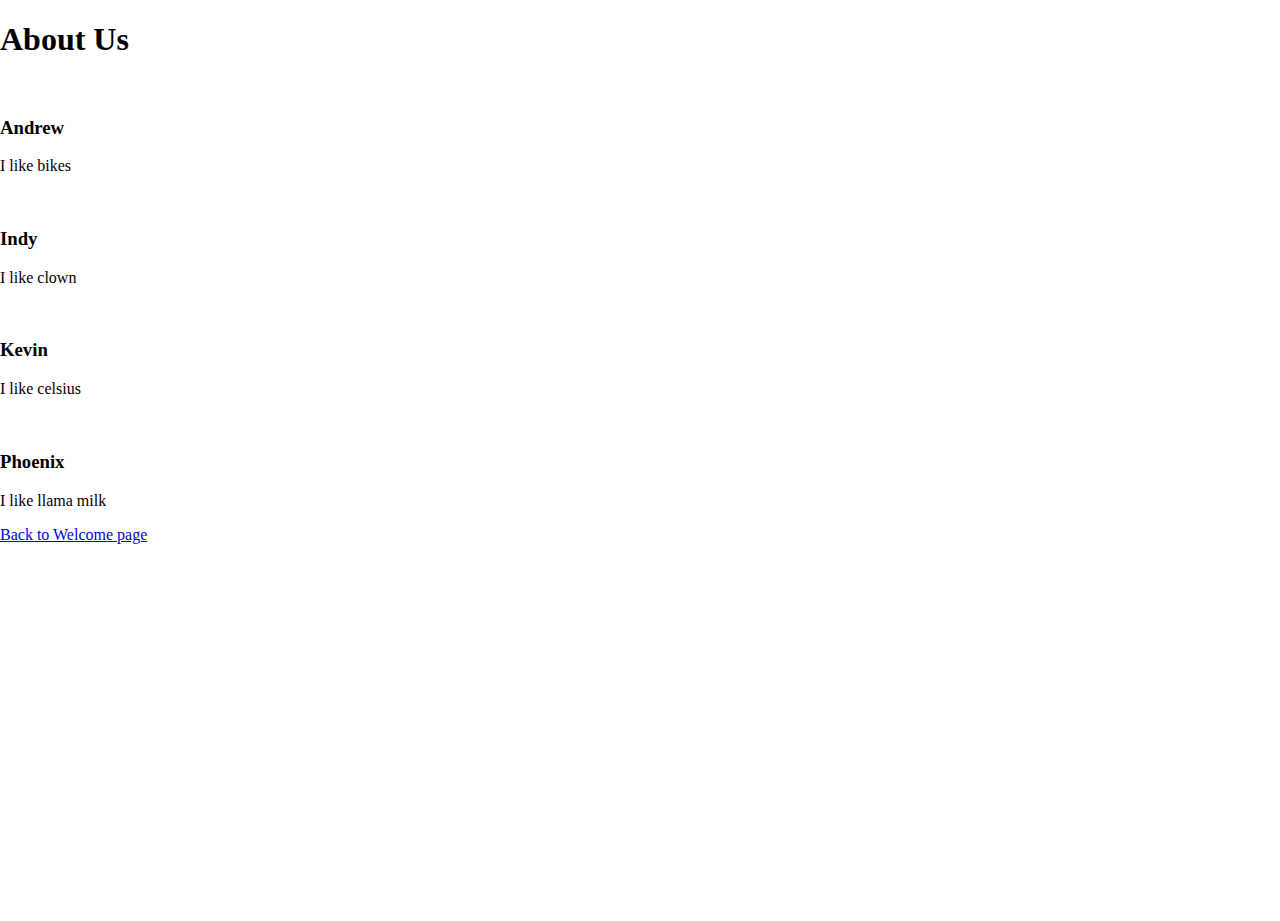
==== about/index.html @ fd8ccd81 "removing unecessary code" ====
<!DOCTYPE html>
<html lang="en">
<head>
    <meta charset="UTF-8">
    <meta http-equiv="X-UA-Compatible" content="IE=edge">
    <meta name="viewport" content="width=device-width, initial-scale=1.0">
    <link rel="stylesheet" href="../styles/home.css">
    <link rel="stylesheet" href="../styles/reset.css">
    <link rel="stylesheet" href="../styles/about.css">
    <title>About Us</title>
</head>
<body>
    <header>
        <h1>About Us</h1>
    </header>

    <main>
        <div class="person">
            <img src="" alt="">
            <h3>Andrew</h3>
            <p>I like bikes</p>
        </div>

        <div class="person">
            <img src="" alt="">
            <h3>Indy</h3>
            <p>I like clown</p>
        </div>

        <div class="person">
            <img src="" alt="">
            <h3>Kevin</h3>
            <p>I like celsius</p>
        </div>

        <div class="person">
            <img src="" alt="">
            <h3>Phoenix</h3>
            <p>I like llama milk</p>
        </div>
    </main>

    <footer>
        <a href="../">Back to Welcome page</a>
    </footer>

</body>
</html>
---- styles/home.css ----
/* add home page styles here */
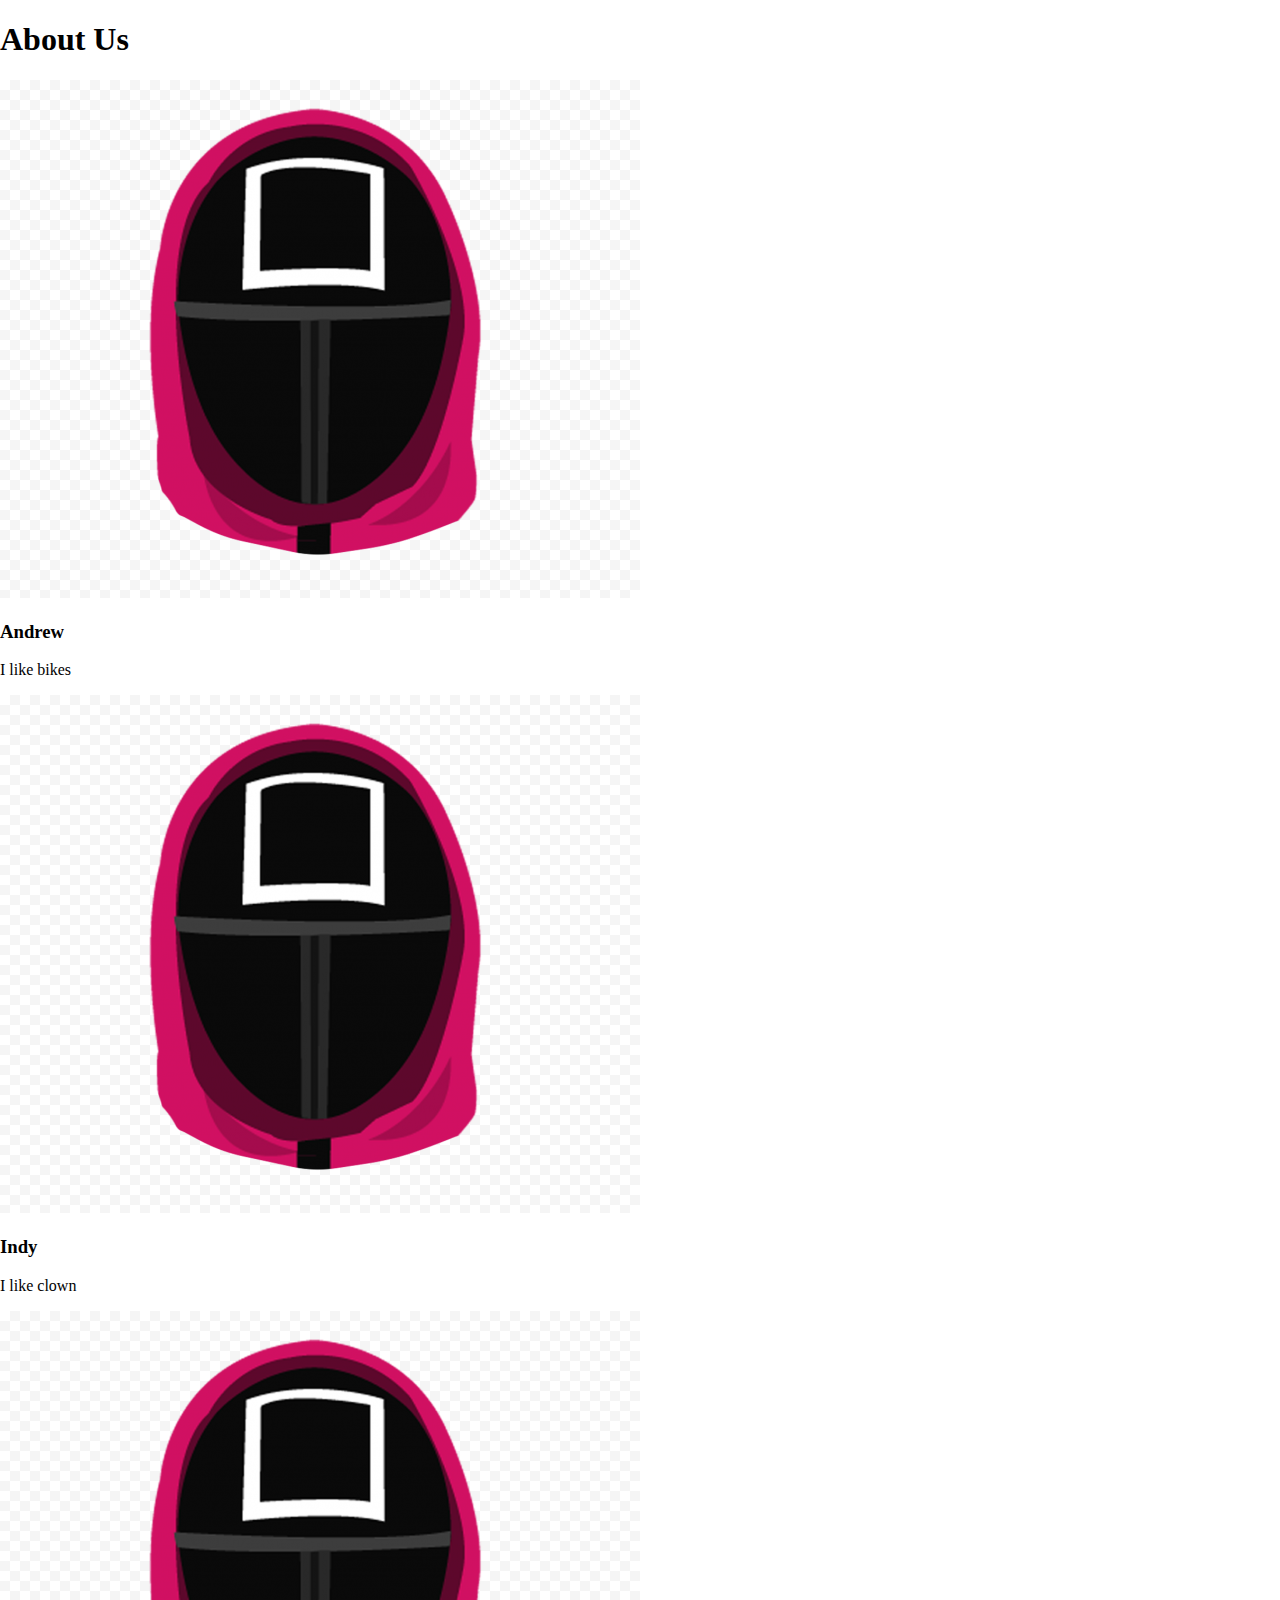
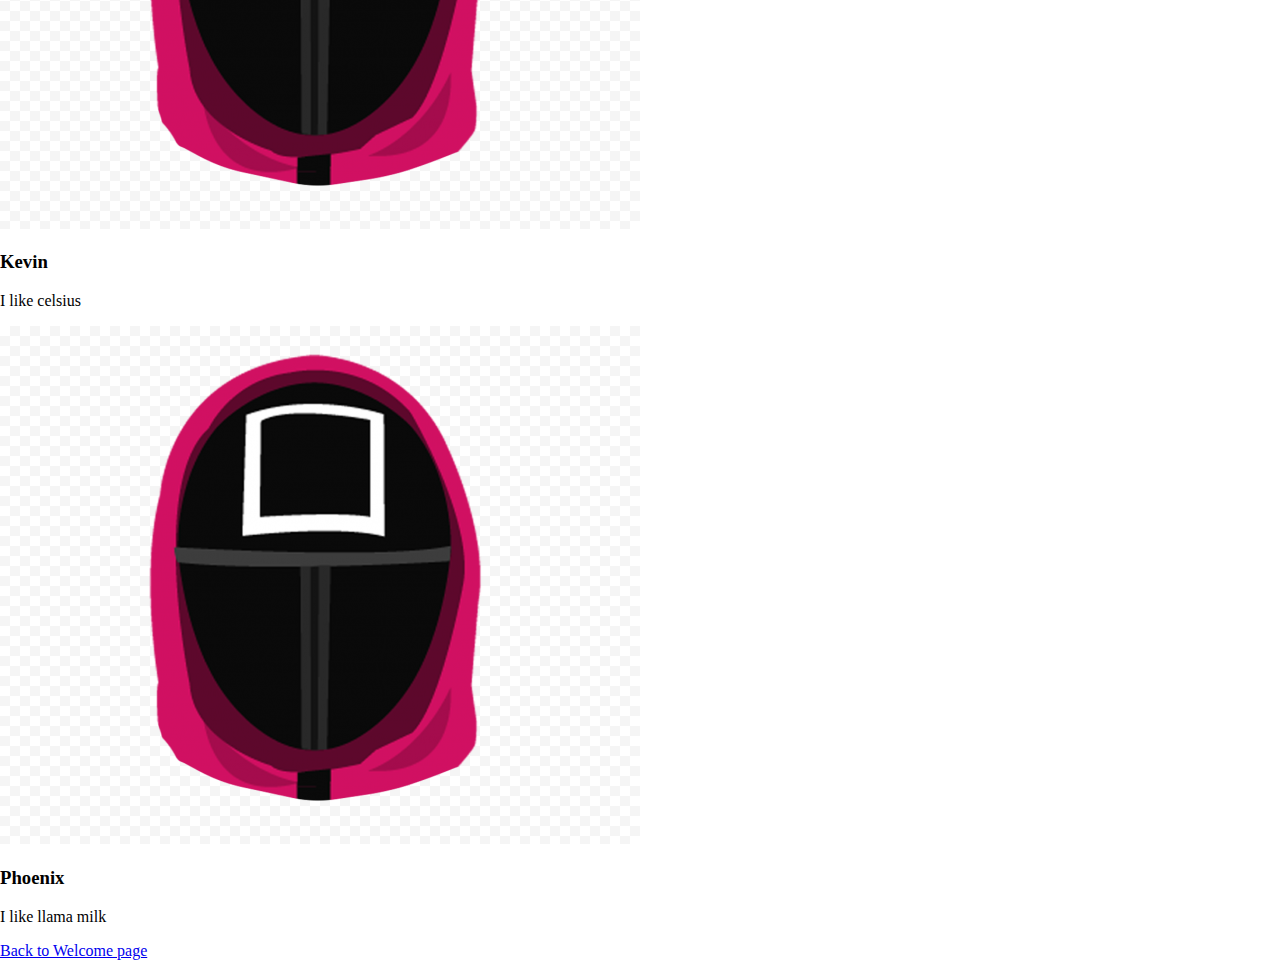
==== commit bab89a10: "added images in about page" ====
--- a/about/index.html
+++ b/about/index.html
@@ -16,25 +16,25 @@
 
     <main>
         <div class="person">
-            <img src="" alt="">
+            <img id="andrew-img" src="../assets/about.png" alt="Square Face">
             <h3>Andrew</h3>
             <p>I like bikes</p>
         </div>
 
         <div class="person">
-            <img src="" alt="">
+            <img id="indy-img" src="../assets/about.png" alt="Square Face">
             <h3>Indy</h3>
             <p>I like clown</p>
         </div>
 
         <div class="person">
-            <img src="" alt="">
+            <img id="kevin-img" src="../assets/about.png" alt="Square Face">
             <h3>Kevin</h3>
             <p>I like celsius</p>
         </div>
 
         <div class="person">
-            <img src="" alt="">
+            <img id="phoenix-img" src="../assets/about.png" alt="Square Face">
             <h3>Phoenix</h3>
             <p>I like llama milk</p>
         </div>
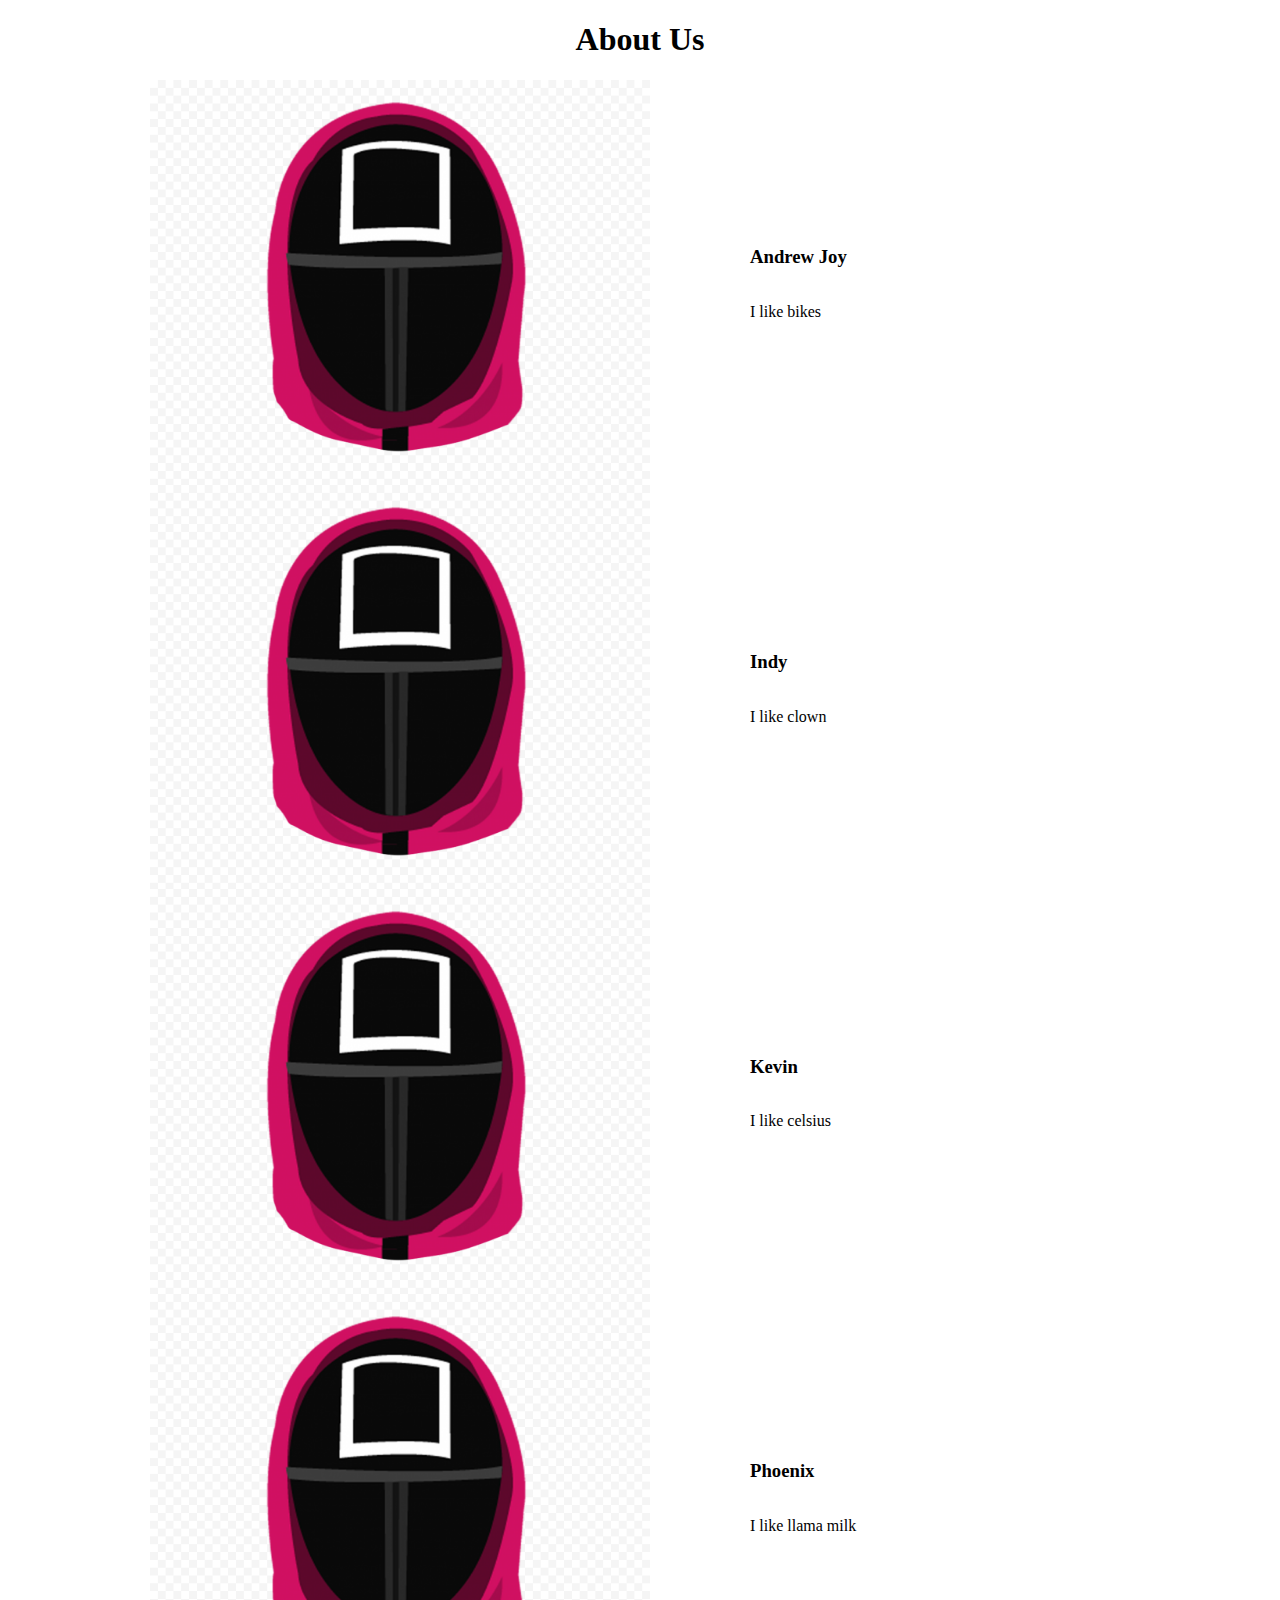
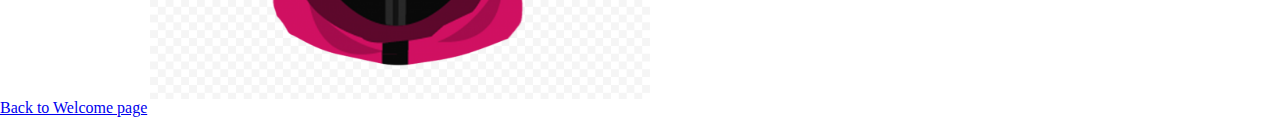
==== commit bfe3b545: "added some styles to the about page" ====
--- a/about/index.html
+++ b/about/index.html
@@ -17,26 +17,34 @@
     <main>
         <div class="person">
             <img id="andrew-img" src="../assets/about.png" alt="Square Face">
-            <h3>Andrew</h3>
-            <p>I like bikes</p>
+            <div class="description">
+                <h3>Andrew Joy</h3>
+                <p>I like bikes</p>
+            </div>
         </div>
 
         <div class="person">
             <img id="indy-img" src="../assets/about.png" alt="Square Face">
-            <h3>Indy</h3>
-            <p>I like clown</p>
+            <div class="description">
+                <h3>Indy</h3>
+                <p>I like clown</p>
+            </div>
         </div>
 
         <div class="person">
             <img id="kevin-img" src="../assets/about.png" alt="Square Face">
-            <h3>Kevin</h3>
-            <p>I like celsius</p>
+            <div class="description">
+                <h3>Kevin</h3>
+                <p>I like celsius</p>
+            </div>
         </div>
 
         <div class="person">
             <img id="phoenix-img" src="../assets/about.png" alt="Square Face">
-            <h3>Phoenix</h3>
-            <p>I like llama milk</p>
+            <div class="description">
+                <h3>Phoenix</h3>
+                <p>I like llama milk</p>
+        </div>
         </div>
     </main>
 
@@ -44,5 +52,6 @@
         <a href="../">Back to Welcome page</a>
     </footer>
 
+    <script src="./about.js" type="module"></script>
 </body>
 </html>--- a/styles/about.css
+++ b/styles/about.css
@@ -0,0 +1,31 @@
+header {
+    display: flex;
+    justify-content: center;
+}
+
+main {
+    display: flex;
+    flex-direction: column;
+}
+
+.person {
+    display: flex;
+    flex-direction: row;
+}
+
+img {
+    height: auto;
+    width: 500px;
+    margin-left: 150px;
+}
+
+.description {
+    display: flex;
+    flex-direction: column;
+    justify-content: center;
+    margin-left: 100px;
+}
+
+img:hover {
+    cursor: pointer;
+}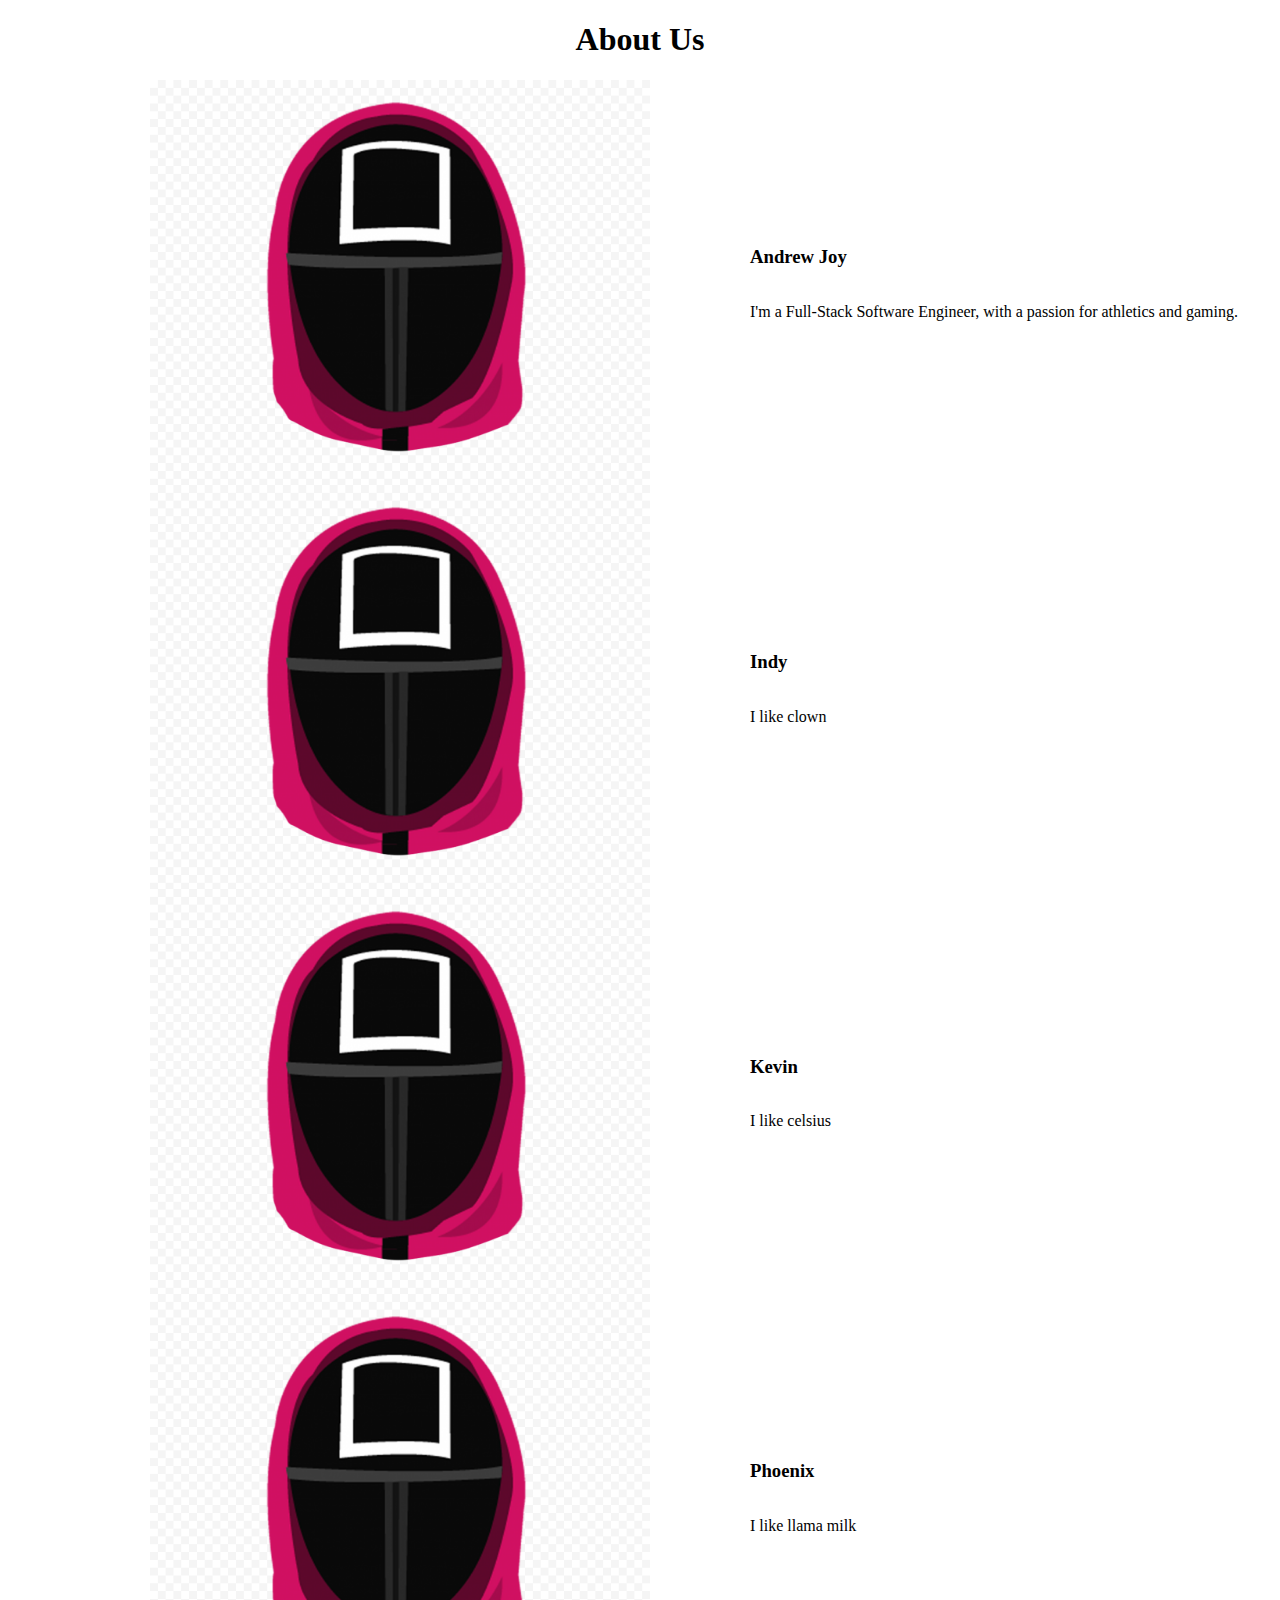
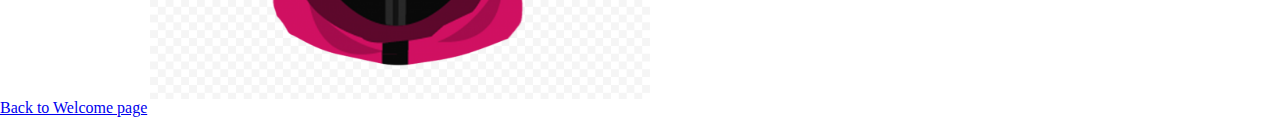
==== commit 1b8fe359: "trying to add about me info" ====
--- a/about/index.html
+++ b/about/index.html
@@ -19,7 +19,8 @@
             <img id="andrew-img" src="../assets/about.png" alt="Square Face">
             <div class="description">
                 <h3>Andrew Joy</h3>
-                <p>I like bikes</p>
+                <p>I'm a Full-Stack Software Engineer, with a passion for athletics 
+                    and gaming.</p>
             </div>
         </div>
 
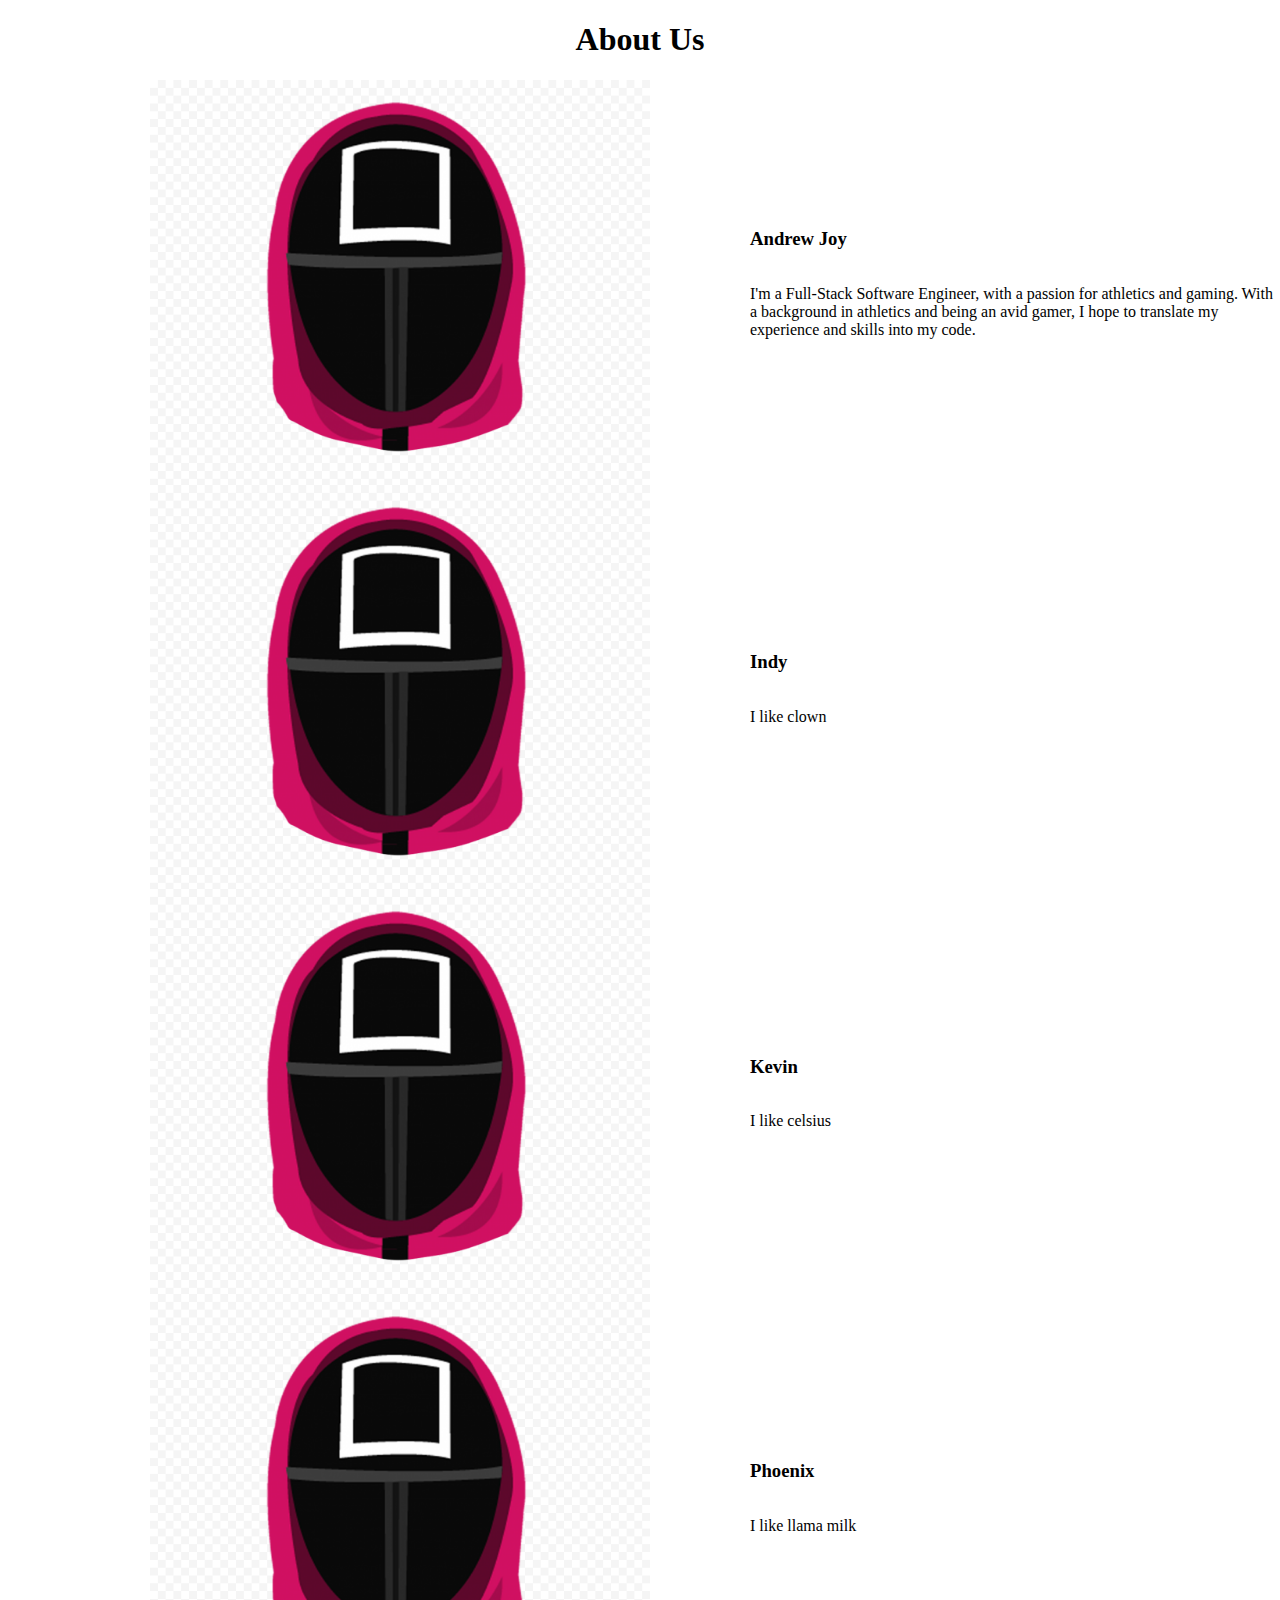
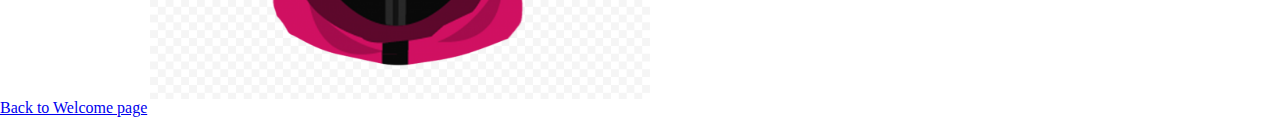
==== commit fadc3c61: "added more to my about section" ====
--- a/about/index.html
+++ b/about/index.html
@@ -19,8 +19,11 @@
             <img id="andrew-img" src="../assets/about.png" alt="Square Face">
             <div class="description">
                 <h3>Andrew Joy</h3>
-                <p>I'm a Full-Stack Software Engineer, with a passion for athletics 
-                    and gaming.</p>
+                <p>
+                    I'm a Full-Stack Software Engineer, with a passion for athletics 
+                    and gaming. With a background in athletics and being an avid 
+                    gamer, I hope to translate my experience and skills into my code.
+                </p>
             </div>
         </div>
 
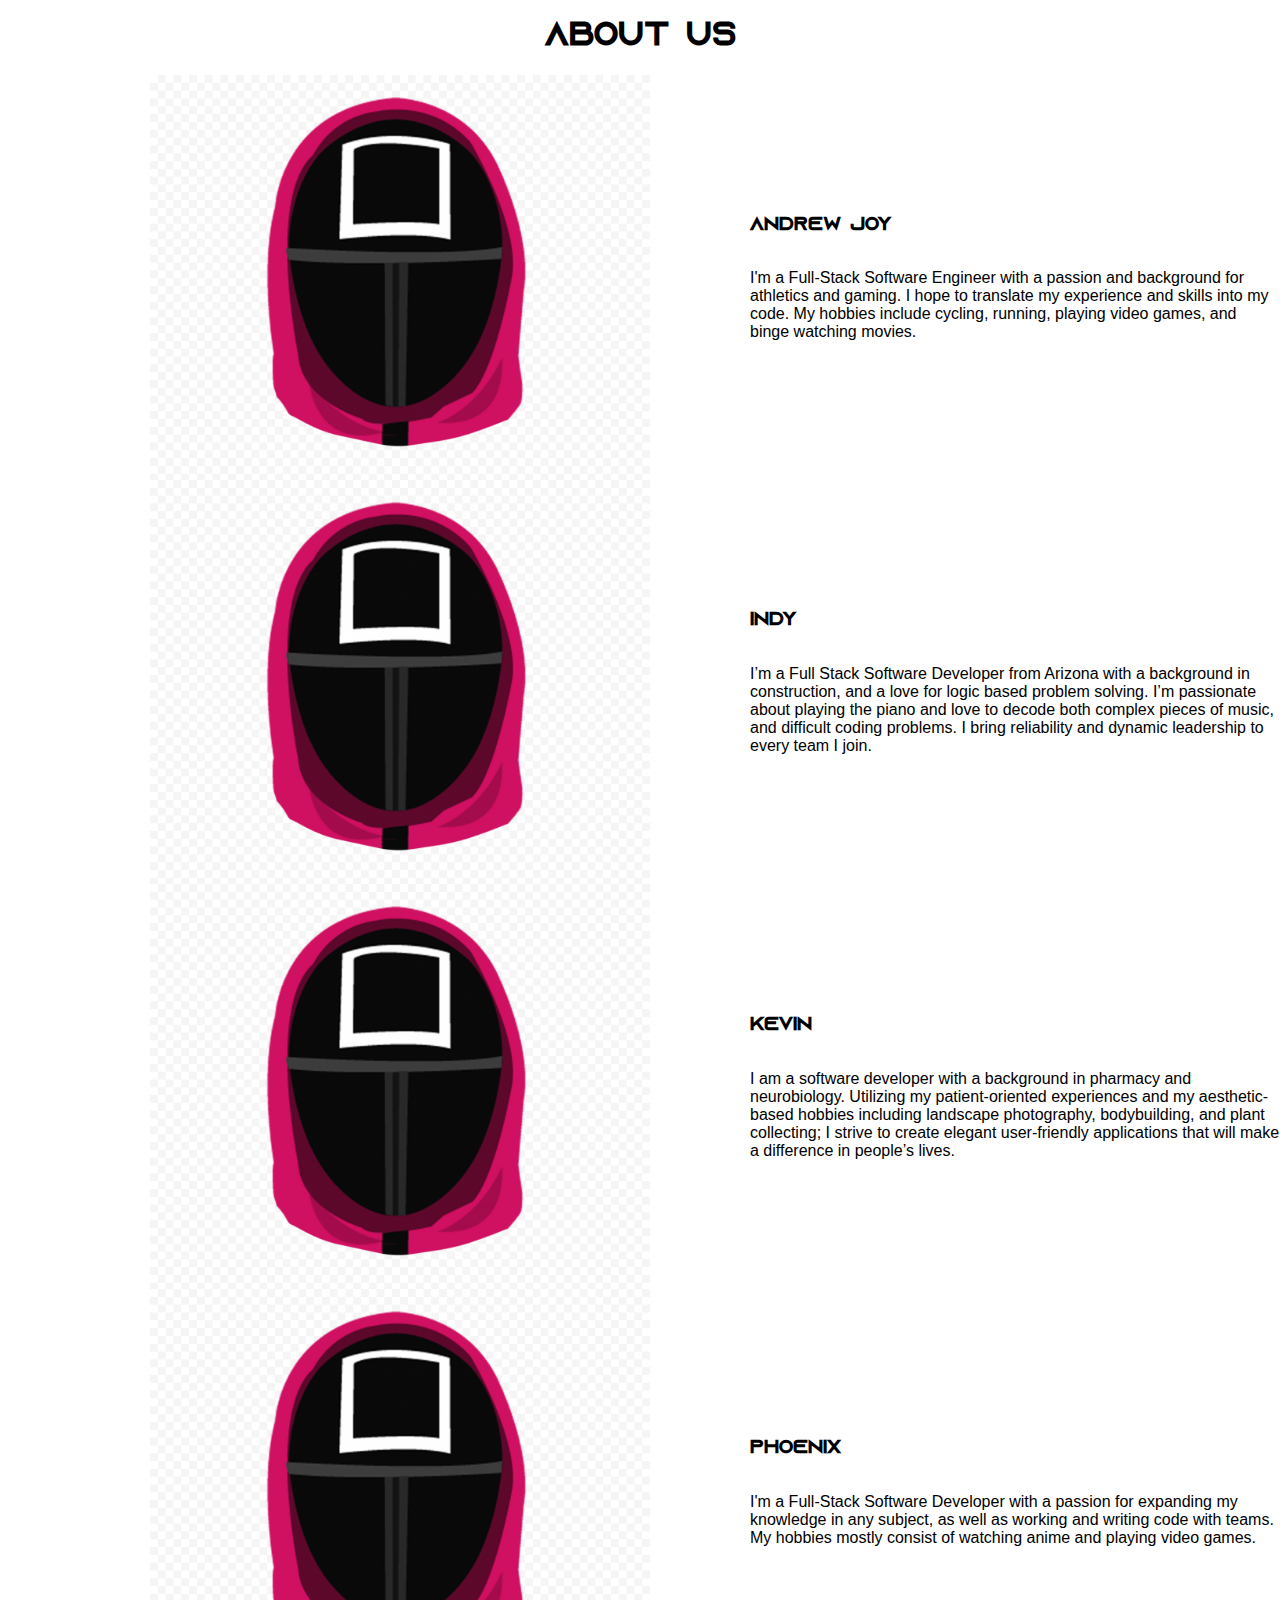
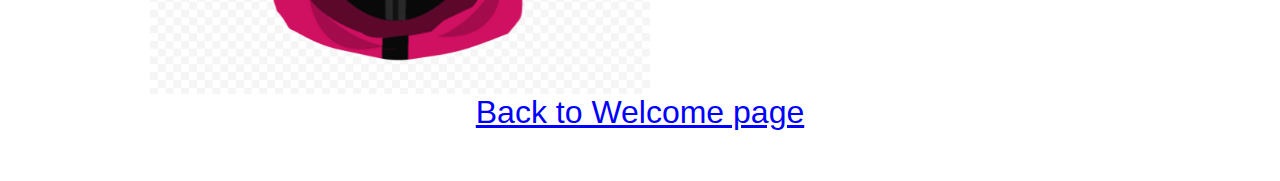
==== commit d9e49da8: "Merge branch 'dev-branch' into about-page" ====
--- a/about/index.html
+++ b/about/index.html
@@ -20,9 +20,10 @@
             <div class="description">
                 <h3>Andrew Joy</h3>
                 <p>
-                    I'm a Full-Stack Software Engineer, with a passion for athletics 
-                    and gaming. With a background in athletics and being an avid 
-                    gamer, I hope to translate my experience and skills into my code.
+                    I'm a Full-Stack Software Engineer with a passion and background 
+                    for athletics and gaming. I hope to translate my experience and 
+                    skills into my code. My hobbies include cycling, running, playing 
+                    video games, and binge watching movies.
                 </p>
             </div>
         </div>
@@ -31,7 +32,13 @@
             <img id="indy-img" src="../assets/about.png" alt="Square Face">
             <div class="description">
                 <h3>Indy</h3>
-                <p>I like clown</p>
+                <p>
+                    I’m a Full Stack Software Developer from Arizona with a background 
+                    in construction, and a love for logic based problem solving. I’m 
+                    passionate about playing the piano and love to decode both complex 
+                    pieces of music, and difficult coding problems. I bring reliability 
+                    and dynamic leadership to every team I join.
+                </p>
             </div>
         </div>
 
@@ -39,7 +46,14 @@
             <img id="kevin-img" src="../assets/about.png" alt="Square Face">
             <div class="description">
                 <h3>Kevin</h3>
-                <p>I like celsius</p>
+                <p>
+                    I am a software developer with a background in pharmacy and 
+                    neurobiology. Utilizing my patient-oriented experiences and my 
+                    aesthetic-based hobbies including landscape photography, 
+                    bodybuilding, and plant collecting; I strive to create elegant 
+                    user-friendly applications that will make a difference in people’s 
+                    lives.
+                </p>
             </div>
         </div>
 
@@ -47,8 +61,13 @@
             <img id="phoenix-img" src="../assets/about.png" alt="Square Face">
             <div class="description">
                 <h3>Phoenix</h3>
-                <p>I like llama milk</p>
-        </div>
+                <p>
+                    I'm a Full-Stack Software Developer with a passion for expanding 
+                    my knowledge in any subject, as well as working and writing code 
+                    with teams. My hobbies mostly consist of watching anime and playing 
+                    video games.
+                </p>
+          </div>
         </div>
     </main>
 
--- a/styles/about.css
+++ b/styles/about.css
@@ -1,4 +1,20 @@
-header {
+@font-face {
+    font-family: Azonix;
+    src: url("../assets/Azonix.woff"),
+        url("../assets/Azonix.woff2") format("woff");
+}
+
+body {
+    font-family: sans-serif;
+}
+
+h1,
+h3 {
+    font-family: "Azonix";
+}
+
+header,
+footer {
     display: flex;
     justify-content: center;
 }
@@ -28,4 +44,10 @@
 
 img:hover {
     cursor: pointer;
-}+}
+
+a {
+    font-size: 2rem;
+    color: blue;
+    margin-bottom: 50px;
+}
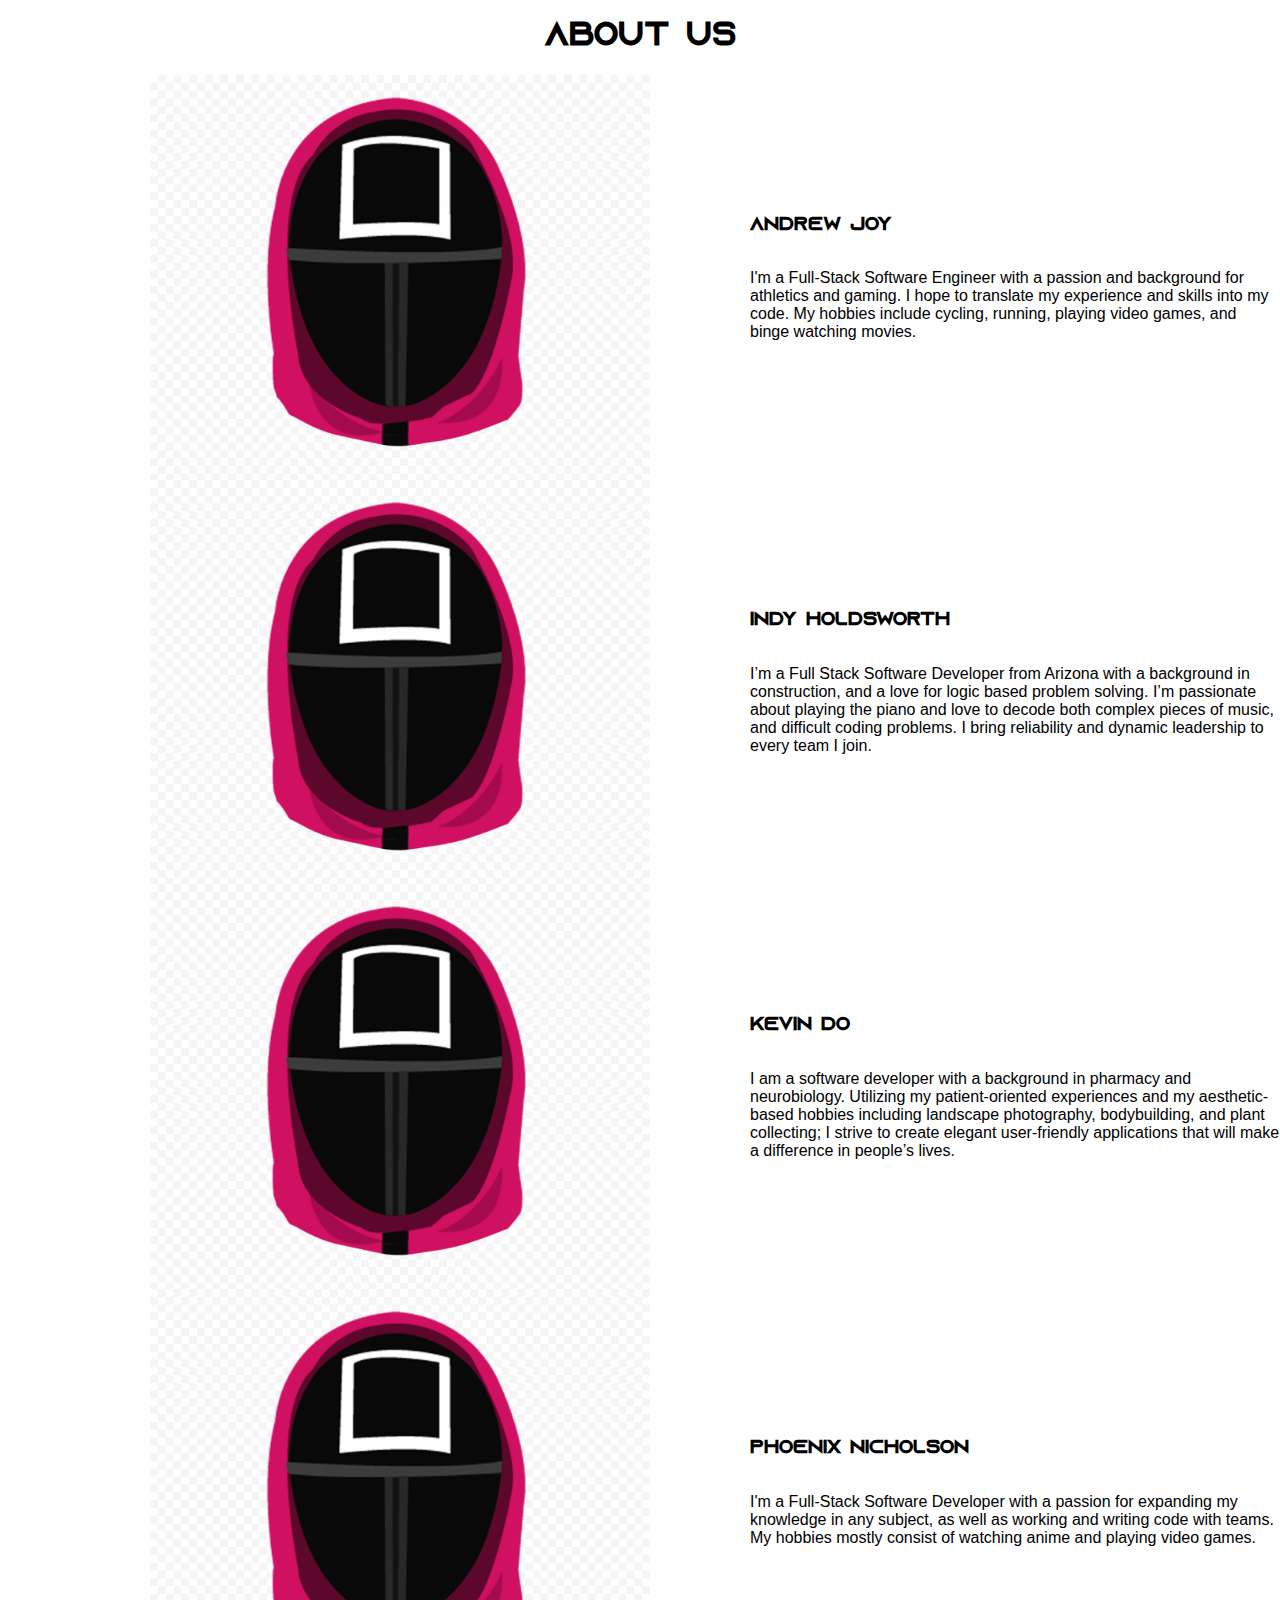
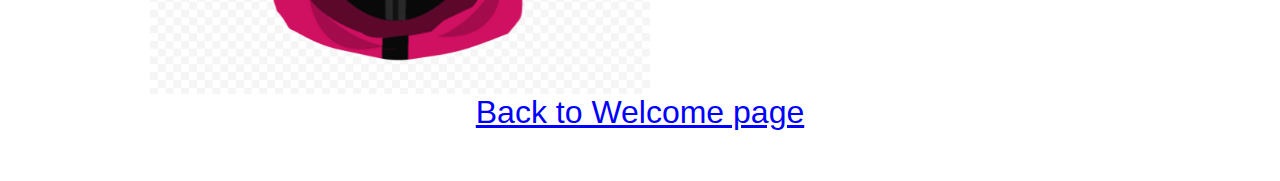
==== commit 720d52fa: "adds last names to about us" ====
--- a/about/index.html
+++ b/about/index.html
@@ -1,80 +1,99 @@
 <!DOCTYPE html>
 <html lang="en">
-<head>
-    <meta charset="UTF-8">
-    <meta http-equiv="X-UA-Compatible" content="IE=edge">
-    <meta name="viewport" content="width=device-width, initial-scale=1.0">
-    <link rel="stylesheet" href="../styles/home.css">
-    <link rel="stylesheet" href="../styles/reset.css">
-    <link rel="stylesheet" href="../styles/about.css">
-    <title>About Us</title>
-</head>
-<body>
-    <header>
-        <h1>About Us</h1>
-    </header>
+    <head>
+        <meta charset="UTF-8" />
+        <meta http-equiv="X-UA-Compatible" content="IE=edge" />
+        <meta name="viewport" content="width=device-width, initial-scale=1.0" />
+        <link rel="stylesheet" href="../styles/home.css" />
+        <link rel="stylesheet" href="../styles/reset.css" />
+        <link rel="stylesheet" href="../styles/about.css" />
+        <title>About Us</title>
+    </head>
+    <body>
+        <header>
+            <h1>About Us</h1>
+        </header>
 
-    <main>
-        <div class="person">
-            <img id="andrew-img" src="../assets/about.png" alt="Square Face">
-            <div class="description">
-                <h3>Andrew Joy</h3>
-                <p>
-                    I'm a Full-Stack Software Engineer with a passion and background 
-                    for athletics and gaming. I hope to translate my experience and 
-                    skills into my code. My hobbies include cycling, running, playing 
-                    video games, and binge watching movies.
-                </p>
+        <main>
+            <div class="person">
+                <img
+                    id="andrew-img"
+                    src="../assets/about.png"
+                    alt="Square Face"
+                />
+                <div class="description">
+                    <h3>Andrew Joy</h3>
+                    <p>
+                        I'm a Full-Stack Software Engineer with a passion and
+                        background for athletics and gaming. I hope to translate
+                        my experience and skills into my code. My hobbies
+                        include cycling, running, playing video games, and binge
+                        watching movies.
+                    </p>
+                </div>
             </div>
-        </div>
 
-        <div class="person">
-            <img id="indy-img" src="../assets/about.png" alt="Square Face">
-            <div class="description">
-                <h3>Indy</h3>
-                <p>
-                    I’m a Full Stack Software Developer from Arizona with a background 
-                    in construction, and a love for logic based problem solving. I’m 
-                    passionate about playing the piano and love to decode both complex 
-                    pieces of music, and difficult coding problems. I bring reliability 
-                    and dynamic leadership to every team I join.
-                </p>
+            <div class="person">
+                <img
+                    id="indy-img"
+                    src="../assets/about.png"
+                    alt="Square Face"
+                />
+                <div class="description">
+                    <h3>Indy Holdsworth</h3>
+                    <p>
+                        I’m a Full Stack Software Developer from Arizona with a
+                        background in construction, and a love for logic based
+                        problem solving. I’m passionate about playing the piano
+                        and love to decode both complex pieces of music, and
+                        difficult coding problems. I bring reliability and
+                        dynamic leadership to every team I join.
+                    </p>
+                </div>
             </div>
-        </div>
 
-        <div class="person">
-            <img id="kevin-img" src="../assets/about.png" alt="Square Face">
-            <div class="description">
-                <h3>Kevin</h3>
-                <p>
-                    I am a software developer with a background in pharmacy and 
-                    neurobiology. Utilizing my patient-oriented experiences and my 
-                    aesthetic-based hobbies including landscape photography, 
-                    bodybuilding, and plant collecting; I strive to create elegant 
-                    user-friendly applications that will make a difference in people’s 
-                    lives.
-                </p>
+            <div class="person">
+                <img
+                    id="kevin-img"
+                    src="../assets/about.png"
+                    alt="Square Face"
+                />
+                <div class="description">
+                    <h3>Kevin Do</h3>
+                    <p>
+                        I am a software developer with a background in pharmacy
+                        and neurobiology. Utilizing my patient-oriented
+                        experiences and my aesthetic-based hobbies including
+                        landscape photography, bodybuilding, and plant
+                        collecting; I strive to create elegant user-friendly
+                        applications that will make a difference in people’s
+                        lives.
+                    </p>
+                </div>
             </div>
-        </div>
 
-        <div class="person">
-            <img id="phoenix-img" src="../assets/about.png" alt="Square Face">
-            <div class="description">
-                <h3>Phoenix</h3>
-                <p>
-                    I'm a Full-Stack Software Developer with a passion for expanding 
-                    my knowledge in any subject, as well as working and writing code 
-                    with teams. My hobbies mostly consist of watching anime and playing 
-                    video games.
-                </p>
-          </div>
-        </div>
-    </main>
+            <div class="person">
+                <img
+                    id="phoenix-img"
+                    src="../assets/about.png"
+                    alt="Square Face"
+                />
+                <div class="description">
+                    <h3>Phoenix Nicholson</h3>
+                    <p>
+                        I'm a Full-Stack Software Developer with a passion for
+                        expanding my knowledge in any subject, as well as
+                        working and writing code with teams. My hobbies mostly
+                        consist of watching anime and playing video games.
+                    </p>
+                </div>
+            </div>
+        </main>
 
-    <footer>
-        <a href="../">Back to Welcome page</a>
-    </footer>
+        <footer>
+            <a href="../">Back to Welcome page</a>
+        </footer>
 
-    <script src="./about.js" type="module"></script>
-</body>
-</html>+        <script src="./about.js" type="module"></script>
+    </body>
+</html>
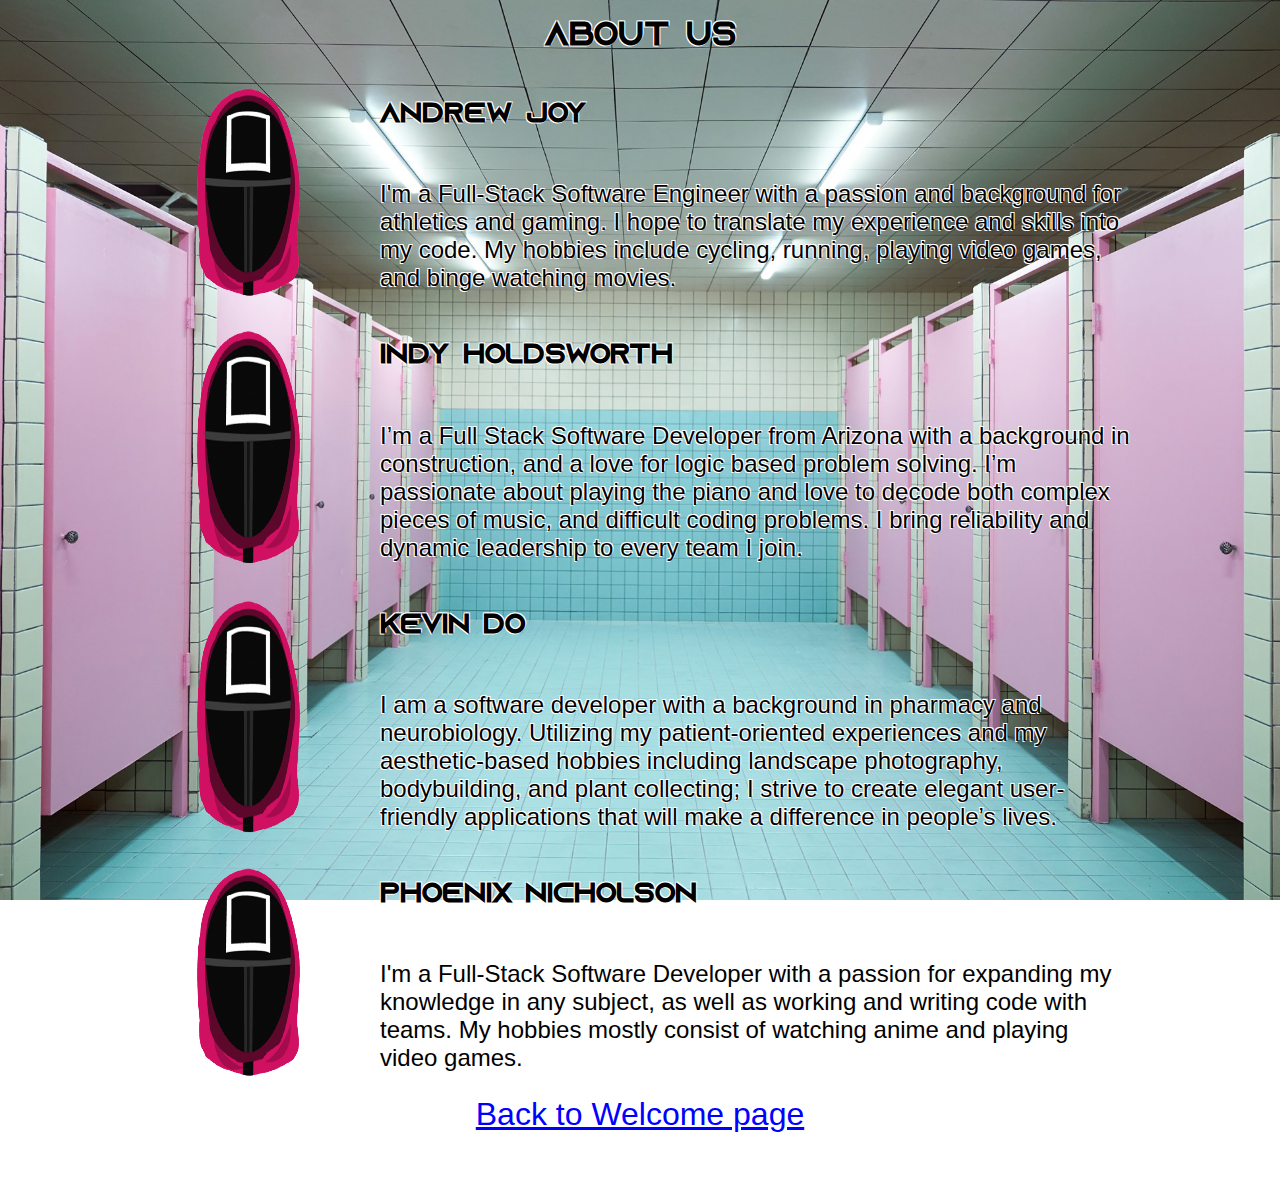
==== commit 7b160e4f: "Merge pull request #25 from ajoy267/dev-branch" ====
--- a/about/index.html
+++ b/about/index.html
@@ -4,7 +4,6 @@
         <meta charset="UTF-8" />
         <meta http-equiv="X-UA-Compatible" content="IE=edge" />
         <meta name="viewport" content="width=device-width, initial-scale=1.0" />
-        <link rel="stylesheet" href="../styles/home.css" />
         <link rel="stylesheet" href="../styles/reset.css" />
         <link rel="stylesheet" href="../styles/about.css" />
         <title>About Us</title>
@@ -13,7 +12,6 @@
         <header>
             <h1>About Us</h1>
         </header>
-
         <main>
             <div class="person">
                 <img
@@ -32,7 +30,6 @@
                     </p>
                 </div>
             </div>
-
             <div class="person">
                 <img
                     id="indy-img"
@@ -51,7 +48,6 @@
                     </p>
                 </div>
             </div>
-
             <div class="person">
                 <img
                     id="kevin-img"
@@ -71,7 +67,6 @@
                     </p>
                 </div>
             </div>
-
             <div class="person">
                 <img
                     id="phoenix-img"
@@ -89,11 +84,9 @@
                 </div>
             </div>
         </main>
-
         <footer>
             <a href="../">Back to Welcome page</a>
         </footer>
-
         <script src="./about.js" type="module"></script>
     </body>
 </html>
--- a/styles/about.css
+++ b/styles/about.css
@@ -6,11 +6,22 @@
 
 body {
     font-family: sans-serif;
+    background-image: url("../assets/bathroom.jpeg");
+    background-position: center;
+    background-size: cover;
+    background-repeat: no-repeat;
+    text-shadow: -1px -1px 0 #fff, 1px -1px 0 #fff, -1px 1px 0 #fff;
 }
 
-h1,
+
 h3 {
     font-family: "Azonix";
+    font-size: 1.7rem;
+}
+
+h1{
+    font-family: "Azonix";
+    font-size: 2rem;
 }
 
 header,
@@ -31,7 +42,7 @@
 
 img {
     height: auto;
-    width: 500px;
+    width: 200px;
     margin-left: 150px;
 }
 
@@ -39,7 +50,8 @@
     display: flex;
     flex-direction: column;
     justify-content: center;
-    margin-left: 100px;
+    margin-left: 30px;
+    margin-right: 150px;
 }
 
 img:hover {
@@ -51,3 +63,6 @@
     color: blue;
     margin-bottom: 50px;
 }
+p{
+    font-size: 1.5rem
+}
